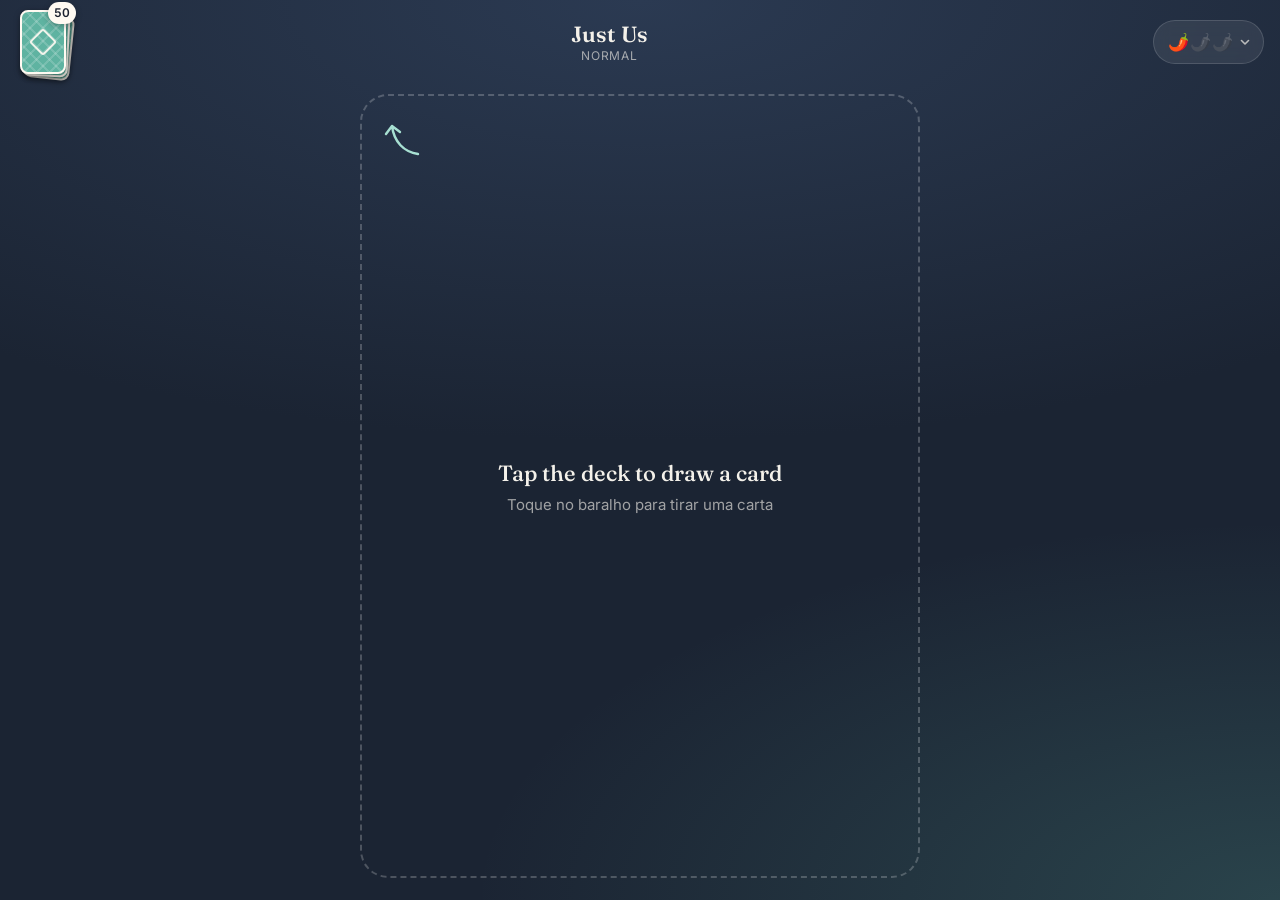
==== index.html @ 94112f86 "Add mobile couples card game with three spicy-level decks Single-page browser game: tap the deck in " ====
<!doctype html>
<html lang="en">
<head>
  <meta charset="utf-8">
  <meta name="viewport" content="width=device-width, initial-scale=1, viewport-fit=cover, user-scalable=no">
  <meta name="theme-color" content="#1b2433">
  <meta name="apple-mobile-web-app-capable" content="yes">
  <meta name="mobile-web-app-capable" content="yes">
  <meta name="apple-mobile-web-app-status-bar-style" content="black-translucent">
  <meta name="apple-mobile-web-app-title" content="Just Us">
  <title>Just Us · Couples Cards</title>
  <link rel="icon" href="icon.svg" type="image/svg+xml">
  <link rel="apple-touch-icon" href="icon.svg">
  <link rel="manifest" href="manifest.webmanifest">
  <link rel="preconnect" href="https://fonts.googleapis.com">
  <link rel="preconnect" href="https://fonts.gstatic.com" crossorigin>
  <link href="https://fonts.googleapis.com/css2?family=Fraunces:opsz,wght@9..144,500;9..144,600&family=Inter:wght@400;500;600&display=swap" rel="stylesheet">
  <link rel="stylesheet" href="styles.css">
</head>
<body data-level="normal">
  <header class="topbar">
    <button class="deck" id="deck" type="button" aria-label="Draw a card">
      <span class="deck-card deck-card--3"></span>
      <span class="deck-card deck-card--2"></span>
      <span class="deck-card deck-card--1" id="deckTop"></span>
      <span class="deck-count" id="deckCount">50</span>
    </button>

    <div class="brand">
      <span class="brand-name">Just Us</span>
      <span class="brand-sub" id="levelSub">Normal</span>
    </div>

    <div class="level-wrap">
      <button class="level-btn" id="levelBtn" type="button" aria-haspopup="listbox" aria-expanded="false" aria-label="Spicy level">
        <span class="heat" id="levelHeat" aria-hidden="true"></span>
        <svg class="caret" viewBox="0 0 12 12" aria-hidden="true"><path d="M2.5 4.5 6 8l3.5-3.5" fill="none" stroke="currentColor" stroke-width="1.6" stroke-linecap="round" stroke-linejoin="round"/></svg>
      </button>
      <ul class="level-menu" id="levelMenu" role="listbox" hidden></ul>
    </div>
  </header>

  <main class="stage" id="stage">
    <button class="hint" id="hint" type="button">
      <svg class="hint-arrow" viewBox="0 0 48 48" aria-hidden="true"><path d="M38 40C24 38 14 28 12 12m0 0-6 8m6-8 8 6" fill="none" stroke="currentColor" stroke-width="2.4" stroke-linecap="round" stroke-linejoin="round"/></svg>
      <span class="hint-en">Tap the deck to draw a card</span>
      <span class="hint-pt">Toque no baralho para tirar uma carta</span>
    </button>
  </main>

  <div class="toast" id="toast" role="status" aria-live="polite"></div>

  <script src="questions.js"></script>
  <script src="app.js"></script>
</body>
</html>
---- styles.css ----
/* ---------- Themes (one per spicy level) ---------- */
:root {
  --bg-1: #1b2433;
  --bg-2: #2b3a52;
  --accent: #5fb3a1;
  --accent-2: #a7e0d2;
  --card: #fffaf2;
  --ink: #1d2230;
  --ink-soft: #5b6273;
  --chip-bg: rgba(95, 179, 161, 0.14);
  --on-bg: #f4f1ea;
  --on-bg-soft: rgba(244, 241, 234, 0.62);
  --topbar-h: 84px;
  --ease-out: cubic-bezier(.2, .8, .2, 1);
}
body[data-level="bitSpicy"] {
  --bg-1: #2c1622;
  --bg-2: #5a2438;
  --accent: #ff7a59;
  --accent-2: #ffc2a8;
  --card: #fff6f1;
  --ink: #2b1720;
  --ink-soft: #7a5562;
  --chip-bg: rgba(255, 122, 89, 0.14);
}
body[data-level="spicy"] {
  --bg-1: #1a0508;
  --bg-2: #4c0b17;
  --accent: #e11d48;
  --accent-2: #ff8fa3;
  --card: #fff3f2;
  --ink: #2a0b12;
  --ink-soft: #85424f;
  --chip-bg: rgba(225, 29, 72, 0.12);
}

/* ---------- Base ---------- */
* { box-sizing: border-box; -webkit-tap-highlight-color: transparent; }
html, body { height: 100%; margin: 0; }
body {
  font-family: "Inter", system-ui, -apple-system, "Segoe UI", Roboto, sans-serif;
  color: var(--on-bg);
  background-color: var(--bg-1);
  background-image:
    radial-gradient(120% 70% at 50% 0%, var(--bg-2) 0%, transparent 70%),
    radial-gradient(90% 60% at 100% 100%, color-mix(in srgb, var(--accent) 22%, transparent) 0%, transparent 70%);
  background-attachment: fixed;
  transition: background-color .5s ease;
  display: flex;
  flex-direction: column;
  height: 100vh;
  height: 100dvh;
  overflow: hidden;
  overscroll-behavior: none;
  user-select: none;
  -webkit-user-select: none;
  touch-action: manipulation;
}
button { font: inherit; color: inherit; background: none; border: 0; padding: 0; cursor: pointer; }
button:focus-visible { outline: 2px solid var(--accent-2); outline-offset: 3px; border-radius: 12px; }

/* ---------- Top bar ---------- */
.topbar {
  position: relative;
  z-index: 20;
  display: flex;
  align-items: center;
  justify-content: space-between;
  gap: 12px;
  height: calc(var(--topbar-h) + env(safe-area-inset-top));
  padding: env(safe-area-inset-top) max(16px, env(safe-area-inset-right)) 0 max(16px, env(safe-area-inset-left));
  flex: none;
}

/* Deck */
.deck {
  position: relative;
  width: 46px;
  height: 64px;
  margin-left: 4px;
  flex: none;
}
.deck-card {
  position: absolute;
  inset: 0;
  border-radius: 8px;
  background-color: var(--accent);
  background-image:
    repeating-linear-gradient(45deg, rgba(255,255,255,.16) 0 2px, transparent 2px 9px),
    repeating-linear-gradient(-45deg, rgba(255,255,255,.16) 0 2px, transparent 2px 9px);
  border: 2px solid var(--card);
  box-shadow: 0 2px 6px rgba(0,0,0,.35);
  transition: background-color .5s ease, transform .2s var(--ease-out);
}
.deck-card--3 { transform: translate(6px, 5px) rotate(6deg); filter: brightness(.75); }
.deck-card--2 { transform: translate(3px, 2.5px) rotate(3deg); filter: brightness(.88); }
.deck-card--1::after {
  content: "";
  position: absolute;
  inset: 50% auto auto 50%;
  width: 16px; height: 16px;
  transform: translate(-50%, -50%) rotate(45deg);
  border: 2px solid var(--card);
  border-radius: 3px;
  opacity: .9;
}
.deck:active .deck-card--1 { transform: translateY(2px) scale(.96); }
.deck.is-empty .deck-card--2, .deck.is-empty .deck-card--3 { opacity: .35; }
.deck-count {
  position: absolute;
  right: -10px;
  top: -8px;
  min-width: 24px;
  height: 22px;
  padding: 0 6px;
  border-radius: 11px;
  background: var(--card);
  color: var(--ink);
  font-size: 12px;
  font-weight: 600;
  line-height: 22px;
  text-align: center;
  box-shadow: 0 2px 6px rgba(0,0,0,.3);
  font-variant-numeric: tabular-nums;
}
.deck.pulse .deck-card--1 { animation: deckPulse 1.6s ease-in-out infinite; }
@keyframes deckPulse {
  0%, 100% { box-shadow: 0 2px 6px rgba(0,0,0,.35), 0 0 0 0 color-mix(in srgb, var(--accent) 70%, transparent); }
  50% { box-shadow: 0 2px 6px rgba(0,0,0,.35), 0 0 0 9px transparent; }
}

/* Brand */
.brand {
  display: flex;
  flex-direction: column;
  align-items: center;
  line-height: 1.1;
  flex: 1;
  min-width: 0;
}
.brand-name {
  font-family: "Fraunces", Georgia, serif;
  font-size: 22px;
  font-weight: 600;
  letter-spacing: .01em;
}
.brand-sub {
  font-size: 12px;
  color: var(--on-bg-soft);
  letter-spacing: .08em;
  text-transform: uppercase;
  margin-top: 3px;
  white-space: nowrap;
  max-width: 100%;
  overflow: hidden;
  text-overflow: ellipsis;
}

/* Level selector */
.level-wrap { position: relative; flex: none; }
.level-btn {
  display: flex;
  align-items: center;
  gap: 6px;
  height: 44px;
  padding: 0 12px 0 14px;
  border-radius: 22px;
  background: rgba(255,255,255,.08);
  border: 1px solid rgba(255,255,255,.14);
  backdrop-filter: blur(8px);
  -webkit-backdrop-filter: blur(8px);
}
.level-btn:active { transform: scale(.97); }
.caret { width: 12px; height: 12px; opacity: .7; transition: transform .2s ease; }
.level-btn[aria-expanded="true"] .caret { transform: rotate(180deg); }

.heat { display: inline-flex; gap: 1px; font-size: 17px; line-height: 1; }
.heat .pep { transition: opacity .3s ease, filter .3s ease; }
.heat .pep.off { opacity: .32; filter: grayscale(1); }

.level-menu {
  position: absolute;
  right: 0;
  top: calc(100% + 8px);
  margin: 0;
  padding: 6px;
  list-style: none;
  min-width: 252px;
  border-radius: 18px;
  background: rgba(20, 16, 22, .92);
  border: 1px solid rgba(255,255,255,.12);
  box-shadow: 0 18px 40px rgba(0,0,0,.45);
  backdrop-filter: blur(14px);
  -webkit-backdrop-filter: blur(14px);
  transform-origin: top right;
  animation: menuIn .18s var(--ease-out);
}
@keyframes menuIn { from { opacity: 0; transform: scale(.92) translateY(-4px); } }
.level-option {
  display: flex;
  align-items: center;
  gap: 12px;
  width: 100%;
  padding: 11px 12px;
  border-radius: 12px;
  text-align: left;
}
.level-option:active, .level-option[aria-selected="true"] { background: rgba(255,255,255,.08); }
.level-option .heat { font-size: 15px; width: 54px; }
.level-names { display: flex; flex-direction: column; line-height: 1.2; }
.level-names b { font-weight: 600; font-size: 15px; }
.level-names small { white-space: nowrap; color: rgba(255,255,255,.55); font-size: 12px; margin-top: 2px; }
.level-option .check { margin-left: auto; opacity: 0; color: #fff; }
.level-option[aria-selected="true"] .check { opacity: 1; }

/* ---------- Stage & cards ---------- */
.stage {
  position: relative;
  flex: 1;
  min-height: 0;
  margin: 8px max(16px, env(safe-area-inset-right)) calc(20px + env(safe-area-inset-bottom)) max(16px, env(safe-area-inset-left));
  container-type: size;
  perspective: 1400px;
}

.card, .hint {
  position: absolute;
  inset: 0;
  margin: auto;
  width: min(100cqw, calc(100cqh * 5 / 7), 560px);
  height: min(100cqh, calc(100cqw * 7 / 5), 784px);
  border-radius: 28px;
}

.hint {
  display: flex;
  flex-direction: column;
  align-items: center;
  justify-content: center;
  gap: 8px;
  padding: 24px;
  border: 2px dashed rgba(255,255,255,.22);
  color: var(--on-bg);
  text-align: center;
  transition: opacity .35s ease, transform .35s var(--ease-out);
}
.hint.hidden { opacity: 0; transform: scale(.96); pointer-events: none; }
.hint-arrow {
  position: absolute;
  top: 18px;
  left: 18px;
  width: 48px;
  height: 48px;
  color: var(--accent-2);
  animation: nudge 1.8s ease-in-out infinite;
}
@keyframes nudge { 50% { transform: translate(-5px, -5px); } }
.hint-en { font-family: "Fraunces", Georgia, serif; font-size: 22px; font-weight: 500; }
.hint-pt { font-size: 15px; color: var(--on-bg-soft); }

.card {
  transform-style: preserve-3d;
  will-change: transform;
}
.face {
  position: absolute;
  inset: 0;
  border-radius: inherit;
  backface-visibility: hidden;
  -webkit-backface-visibility: hidden;
  overflow: hidden;
}
.face.front {
  display: flex;
  flex-direction: column;
  background: var(--card);
  color: var(--ink);
  box-shadow:
    0 1px 0 rgba(255,255,255,.6) inset,
    0 30px 60px -20px rgba(0,0,0,.6),
    0 12px 24px -12px rgba(0,0,0,.45);
  padding: clamp(18px, 6cqw, 32px);
}
.face.front::before {
  /* thin inner frame */
  content: "";
  position: absolute;
  inset: 10px;
  border: 1.5px solid color-mix(in srgb, var(--accent) 35%, transparent);
  border-radius: 20px;
  pointer-events: none;
}
.face.back {
  transform: rotateY(180deg);
  background-color: var(--accent);
  background-image:
    repeating-linear-gradient(45deg, rgba(255,255,255,.14) 0 3px, transparent 3px 22px),
    repeating-linear-gradient(-45deg, rgba(255,255,255,.14) 0 3px, transparent 3px 22px);
  border: 10px solid var(--card);
  box-shadow: 0 30px 60px -20px rgba(0,0,0,.6);
}
.face.back::after {
  content: "";
  position: absolute;
  inset: 50% auto auto 50%;
  width: 28%;
  aspect-ratio: 1;
  transform: translate(-50%, -50%) rotate(45deg);
  border: 6px solid var(--card);
  border-radius: 14%;
}

.card-top {
  position: relative;
  display: flex;
  align-items: center;
  justify-content: space-between;
  gap: 8px;
  flex: none;
}
.chip {
  display: inline-flex;
  align-items: center;
  gap: 6px;
  padding: 6px 11px 6px 9px;
  border-radius: 999px;
  background: var(--chip-bg);
  color: var(--ink);
  font-size: 12px;
  font-weight: 600;
  letter-spacing: .04em;
  text-transform: uppercase;
}
.chip .heat { font-size: 12px; }
.num {
  font-size: 13px;
  font-weight: 500;
  color: var(--ink-soft);
  font-variant-numeric: tabular-nums;
}

.q {
  position: relative;
  flex: 1;
  min-height: 0;
  display: flex;
  flex-direction: column;
  justify-content: center;
  gap: .9em;
  padding: 8px 4px;
  text-align: center;
  overflow: hidden;
}
.q .en {
  margin: 0;
  font-family: "Fraunces", Georgia, serif;
  font-weight: 600;
  font-size: 1em;
  line-height: 1.22;
  letter-spacing: -.005em;
  text-wrap: balance;
}
.q .pt {
  margin: 0;
  font-size: .64em;
  line-height: 1.38;
  color: var(--ink-soft);
  text-wrap: balance;
}
.divider {
  display: flex;
  align-items: center;
  gap: 12px;
  color: var(--accent);
  font-size: .45em;
}
.divider::before, .divider::after {
  content: "";
  flex: 1;
  height: 1.5px;
  background: color-mix(in srgb, var(--accent) 35%, transparent);
}
.divider svg { width: 1.6em; height: 1.6em; }

.card-foot {
  position: relative;
  display: flex;
  justify-content: space-between;
  flex: none;
  font-size: 11px;
  letter-spacing: .14em;
  text-transform: uppercase;
  color: var(--ink-soft);
  opacity: .8;
}

/* ---------- Toast ---------- */
.toast {
  position: fixed;
  left: 50%;
  bottom: calc(28px + env(safe-area-inset-bottom));
  z-index: 50;
  transform: translate(-50%, 20px);
  padding: 10px 16px;
  border-radius: 999px;
  background: rgba(20, 16, 22, .92);
  color: #fff;
  font-size: 14px;
  white-space: nowrap;
  opacity: 0;
  pointer-events: none;
  transition: opacity .3s ease, transform .3s var(--ease-out);
}
.toast.show { opacity: 1; transform: translate(-50%, 0); }

@media (max-width: 360px) {
  .brand-name { font-size: 19px; }
  .level-btn { padding: 0 10px; }
}
@media (prefers-reduced-motion: reduce) {
  .hint-arrow, .deck.pulse .deck-card--1 { animation: none; }
}
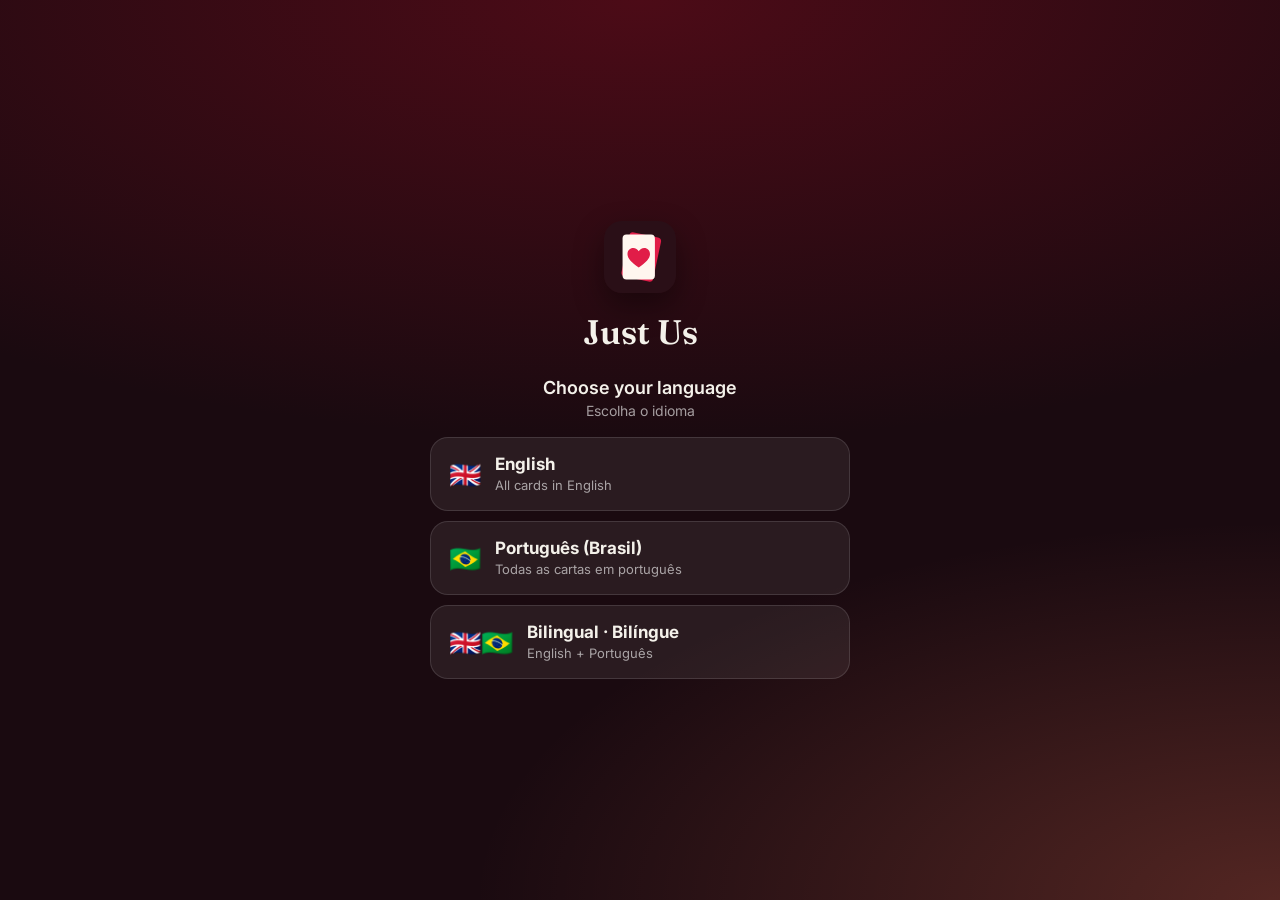
==== commit 940fcc87: "Add card packs, language choice, skips, share and fire/candle effects - New packs: Dares, How Well D" ====
--- a/index.html
+++ b/index.html
@@ -8,6 +8,7 @@
   <meta name="mobile-web-app-capable" content="yes">
   <meta name="apple-mobile-web-app-status-bar-style" content="black-translucent">
   <meta name="apple-mobile-web-app-title" content="Just Us">
+  <meta name="description" content="A card game for couples: questions, dares, deep talk and more — in English and Portuguese.">
   <title>Just Us · Couples Cards</title>
   <link rel="icon" href="icon.svg" type="image/svg+xml">
   <link rel="apple-touch-icon" href="icon.svg">
@@ -17,22 +18,26 @@
   <link href="https://fonts.googleapis.com/css2?family=Fraunces:opsz,wght@9..144,500;9..144,600&family=Inter:wght@400;500;600&display=swap" rel="stylesheet">
   <link rel="stylesheet" href="styles.css">
 </head>
-<body data-level="normal">
+<body data-theme="normal" data-fx="none">
+  <canvas id="fx" aria-hidden="true"></canvas>
+
   <header class="topbar">
     <button class="deck" id="deck" type="button" aria-label="Draw a card">
       <span class="deck-card deck-card--3"></span>
       <span class="deck-card deck-card--2"></span>
       <span class="deck-card deck-card--1" id="deckTop"></span>
-      <span class="deck-count" id="deckCount">50</span>
+      <span class="deck-count" id="deckCount">0</span>
     </button>
 
-    <div class="brand">
-      <span class="brand-name">Just Us</span>
-      <span class="brand-sub" id="levelSub">Normal</span>
-    </div>
+    <button class="pack-btn" id="packBtn" type="button" aria-haspopup="dialog">
+      <span class="pack-name"><span id="packIcon" aria-hidden="true"></span><span id="packName"></span>
+        <svg class="caret" viewBox="0 0 12 12" aria-hidden="true"><path d="M2.5 4.5 6 8l3.5-3.5" fill="none" stroke="currentColor" stroke-width="1.6" stroke-linecap="round" stroke-linejoin="round"/></svg>
+      </span>
+      <span class="pack-sub" id="packSub"></span>
+    </button>
 
     <div class="level-wrap">
-      <button class="level-btn" id="levelBtn" type="button" aria-haspopup="listbox" aria-expanded="false" aria-label="Spicy level">
+      <button class="level-btn" id="levelBtn" type="button" aria-haspopup="listbox" aria-expanded="false">
         <span class="heat" id="levelHeat" aria-hidden="true"></span>
         <svg class="caret" viewBox="0 0 12 12" aria-hidden="true"><path d="M2.5 4.5 6 8l3.5-3.5" fill="none" stroke="currentColor" stroke-width="1.6" stroke-linecap="round" stroke-linejoin="round"/></svg>
       </button>
@@ -43,14 +48,52 @@
   <main class="stage" id="stage">
     <button class="hint" id="hint" type="button">
       <svg class="hint-arrow" viewBox="0 0 48 48" aria-hidden="true"><path d="M38 40C24 38 14 28 12 12m0 0-6 8m6-8 8 6" fill="none" stroke="currentColor" stroke-width="2.4" stroke-linecap="round" stroke-linejoin="round"/></svg>
-      <span class="hint-en">Tap the deck to draw a card</span>
-      <span class="hint-pt">Toque no baralho para tirar uma carta</span>
+      <span class="hint-main" id="hintMain"></span>
+      <span class="hint-sub" id="hintSub"></span>
+      <span class="hint-turn" id="hintTurn"></span>
     </button>
   </main>
 
+  <nav class="bar" id="bar">
+    <button class="skip-btn" id="skipBtn" type="button">
+      <span class="skip-top"><span aria-hidden="true">🍷</span> <span id="skipLabel"></span></span>
+      <span class="skip-bottom"><span class="skip-who" id="skipWho"></span><span class="dots" id="skipDots" aria-hidden="true"></span></span>
+    </button>
+    <div class="score" id="score" hidden></div>
+    <button class="icon-btn" id="shareBtn" type="button" aria-label="Share">
+      <svg viewBox="0 0 24 24" aria-hidden="true"><path d="M12 3v12M7 8l5-5 5 5M5 13v6a2 2 0 0 0 2 2h10a2 2 0 0 0 2-2v-6" fill="none" stroke="currentColor" stroke-width="2" stroke-linecap="round" stroke-linejoin="round"/></svg>
+    </button>
+    <button class="icon-btn" id="menuBtn" type="button" aria-label="Menu">
+      <svg viewBox="0 0 24 24" aria-hidden="true"><circle cx="5" cy="12" r="2" fill="currentColor"/><circle cx="12" cy="12" r="2" fill="currentColor"/><circle cx="19" cy="12" r="2" fill="currentColor"/></svg>
+    </button>
+  </nav>
+
+  <!-- Bottom sheet used for packs, menu, players, room code and rules -->
+  <div class="sheet-backdrop" id="sheetBackdrop" hidden></div>
+  <section class="sheet" id="sheet" role="dialog" aria-modal="true" hidden>
+    <div class="sheet-grip" aria-hidden="true"></div>
+    <div class="sheet-body" id="sheetBody"></div>
+  </section>
+
+  <!-- First-launch setup -->
+  <section class="setup" id="setup" hidden>
+    <div class="setup-inner">
+      <img class="setup-logo" src="icon.svg" alt="" width="72" height="72">
+      <h1 class="setup-title">Just Us</h1>
+      <div id="setupStep"></div>
+    </div>
+  </section>
+
+  <div class="drink" id="drink" aria-live="assertive"></div>
   <div class="toast" id="toast" role="status" aria-live="polite"></div>
 
-  <script src="questions.js"></script>
+  <script src="i18n.js"></script>
+  <script src="data/questions.js"></script>
+  <script src="data/dares.js"></script>
+  <script src="data/know-me.js"></script>
+  <script src="data/deep-talk.js"></script>
+  <script src="data/long-distance.js"></script>
+  <script src="fx.js"></script>
   <script src="app.js"></script>
 </body>
 </html>
--- a/styles.css
+++ b/styles.css
@@ -1,4 +1,4 @@
-/* ---------- Themes (one per spicy level) ---------- */
+/* ---------- Themes ---------- */
 :root {
   --bg-1: #1b2433;
   --bg-2: #2b3a52;
@@ -10,28 +10,30 @@
   --chip-bg: rgba(95, 179, 161, 0.14);
   --on-bg: #f4f1ea;
   --on-bg-soft: rgba(244, 241, 234, 0.62);
+  --glass: rgba(255, 255, 255, 0.08);
+  --glass-line: rgba(255, 255, 255, 0.14);
+  --sheet: rgba(24, 20, 26, 0.97);
   --topbar-h: 84px;
+  --bar-h: 64px;
   --ease-out: cubic-bezier(.2, .8, .2, 1);
 }
-body[data-level="bitSpicy"] {
-  --bg-1: #2c1622;
-  --bg-2: #5a2438;
-  --accent: #ff7a59;
-  --accent-2: #ffc2a8;
-  --card: #fff6f1;
-  --ink: #2b1720;
-  --ink-soft: #7a5562;
+body[data-theme="bitSpicy"] {
+  --bg-1: #2c1622; --bg-2: #5a2438;
+  --accent: #ff7a59; --accent-2: #ffc2a8;
+  --card: #fff6f1; --ink: #2b1720; --ink-soft: #7a5562;
   --chip-bg: rgba(255, 122, 89, 0.14);
 }
-body[data-level="spicy"] {
-  --bg-1: #1a0508;
-  --bg-2: #4c0b17;
-  --accent: #e11d48;
-  --accent-2: #ff8fa3;
-  --card: #fff3f2;
-  --ink: #2a0b12;
-  --ink-soft: #85424f;
+body[data-theme="spicy"] {
+  --bg-1: #1a0508; --bg-2: #4c0b17;
+  --accent: #e11d48; --accent-2: #ff8fa3;
+  --card: #fff3f2; --ink: #2a0b12; --ink-soft: #85424f;
   --chip-bg: rgba(225, 29, 72, 0.12);
+}
+body[data-theme="deep"] {
+  --bg-1: #160f0a; --bg-2: #3a2614;
+  --accent: #d99a3e; --accent-2: #f4cd8c;
+  --card: #fff8ec; --ink: #2a1d10; --ink-soft: #7a6247;
+  --chip-bg: rgba(217, 154, 62, 0.15);
 }
 
 /* ---------- Base ---------- */
@@ -57,7 +59,11 @@
   touch-action: manipulation;
 }
 button { font: inherit; color: inherit; background: none; border: 0; padding: 0; cursor: pointer; }
-button:focus-visible { outline: 2px solid var(--accent-2); outline-offset: 3px; border-radius: 12px; }
+button:focus-visible, input:focus-visible { outline: 2px solid var(--accent-2); outline-offset: 3px; border-radius: 12px; }
+button:disabled { cursor: default; }
+[hidden] { display: none !important; }
+
+#fx { position: fixed; inset: 0; z-index: 0; pointer-events: none; }
 
 /* ---------- Top bar ---------- */
 .topbar {
@@ -66,20 +72,14 @@
   display: flex;
   align-items: center;
   justify-content: space-between;
-  gap: 12px;
+  gap: 10px;
   height: calc(var(--topbar-h) + env(safe-area-inset-top));
   padding: env(safe-area-inset-top) max(16px, env(safe-area-inset-right)) 0 max(16px, env(safe-area-inset-left));
   flex: none;
 }
 
 /* Deck */
-.deck {
-  position: relative;
-  width: 46px;
-  height: 64px;
-  margin-left: 4px;
-  flex: none;
-}
+.deck { position: relative; width: 46px; height: 64px; margin-left: 4px; flex: none; }
 .deck-card {
   position: absolute;
   inset: 0;
@@ -108,17 +108,13 @@
 .deck.is-empty .deck-card--2, .deck.is-empty .deck-card--3 { opacity: .35; }
 .deck-count {
   position: absolute;
-  right: -10px;
-  top: -8px;
-  min-width: 24px;
-  height: 22px;
+  right: -10px; top: -8px;
+  min-width: 24px; height: 22px;
   padding: 0 6px;
   border-radius: 11px;
   background: var(--card);
   color: var(--ink);
-  font-size: 12px;
-  font-weight: 600;
-  line-height: 22px;
+  font-size: 12px; font-weight: 600; line-height: 22px;
   text-align: center;
   box-shadow: 0 2px 6px rgba(0,0,0,.3);
   font-variant-numeric: tabular-nums;
@@ -129,52 +125,56 @@
   50% { box-shadow: 0 2px 6px rgba(0,0,0,.35), 0 0 0 9px transparent; }
 }
 
-/* Brand */
-.brand {
-  display: flex;
-  flex-direction: column;
-  align-items: center;
-  line-height: 1.1;
+/* Pack selector (center) */
+.pack-btn {
   flex: 1;
   min-width: 0;
-}
-.brand-name {
+  display: flex;
+  flex-direction: column;
+  align-items: center;
+  line-height: 1.15;
+  padding: 6px 4px;
+  border-radius: 14px;
+}
+.pack-btn:active { background: var(--glass); }
+.pack-name {
+  display: flex;
+  align-items: center;
+  gap: 6px;
+  max-width: 100%;
   font-family: "Fraunces", Georgia, serif;
-  font-size: 22px;
+  font-size: 19px;
   font-weight: 600;
-  letter-spacing: .01em;
-}
-.brand-sub {
-  font-size: 12px;
+}
+.pack-name #packName { overflow: hidden; text-overflow: ellipsis; white-space: nowrap; }
+.pack-sub {
+  max-width: 100%;
+  margin-top: 4px;
+  font-size: 11.5px;
   color: var(--on-bg-soft);
   letter-spacing: .08em;
   text-transform: uppercase;
-  margin-top: 3px;
   white-space: nowrap;
-  max-width: 100%;
   overflow: hidden;
   text-overflow: ellipsis;
 }
+.caret { width: 12px; height: 12px; opacity: .7; flex: none; transition: transform .2s ease; }
 
 /* Level selector */
 .level-wrap { position: relative; flex: none; }
 .level-btn {
-  display: flex;
-  align-items: center;
-  gap: 6px;
+  display: flex; align-items: center; gap: 6px;
   height: 44px;
-  padding: 0 12px 0 14px;
+  padding: 0 10px 0 12px;
   border-radius: 22px;
-  background: rgba(255,255,255,.08);
-  border: 1px solid rgba(255,255,255,.14);
+  background: var(--glass);
+  border: 1px solid var(--glass-line);
   backdrop-filter: blur(8px);
   -webkit-backdrop-filter: blur(8px);
 }
 .level-btn:active { transform: scale(.97); }
-.caret { width: 12px; height: 12px; opacity: .7; transition: transform .2s ease; }
 .level-btn[aria-expanded="true"] .caret { transform: rotate(180deg); }
-
-.heat { display: inline-flex; gap: 1px; font-size: 17px; line-height: 1; }
+.heat { display: inline-flex; gap: 1px; font-size: 16px; line-height: 1; }
 .heat .pep { transition: opacity .3s ease, filter .3s ease; }
 .heat .pep.off { opacity: .32; filter: grayscale(1); }
 
@@ -185,44 +185,40 @@
   margin: 0;
   padding: 6px;
   list-style: none;
-  min-width: 252px;
+  min-width: 262px;
   border-radius: 18px;
-  background: rgba(20, 16, 22, .92);
+  background: var(--sheet);
   border: 1px solid rgba(255,255,255,.12);
   box-shadow: 0 18px 40px rgba(0,0,0,.45);
-  backdrop-filter: blur(14px);
-  -webkit-backdrop-filter: blur(14px);
   transform-origin: top right;
   animation: menuIn .18s var(--ease-out);
 }
 @keyframes menuIn { from { opacity: 0; transform: scale(.92) translateY(-4px); } }
 .level-option {
-  display: flex;
-  align-items: center;
-  gap: 12px;
+  display: flex; align-items: center; gap: 12px;
   width: 100%;
   padding: 11px 12px;
   border-radius: 12px;
   text-align: left;
 }
 .level-option:active, .level-option[aria-selected="true"] { background: rgba(255,255,255,.08); }
-.level-option .heat { font-size: 15px; width: 54px; }
-.level-names { display: flex; flex-direction: column; line-height: 1.2; }
-.level-names b { font-weight: 600; font-size: 15px; }
-.level-names small { white-space: nowrap; color: rgba(255,255,255,.55); font-size: 12px; margin-top: 2px; }
-.level-option .check { margin-left: auto; opacity: 0; color: #fff; }
-.level-option[aria-selected="true"] .check { opacity: 1; }
+.level-option .heat { font-size: 15px; width: 54px; flex: none; }
+.names { display: flex; flex-direction: column; line-height: 1.25; min-width: 0; }
+.names b { font-weight: 600; font-size: 15px; }
+.names small { color: rgba(255,255,255,.55); font-size: 12px; margin-top: 2px; }
+.check { margin-left: auto; opacity: 0; color: #fff; flex: none; }
+[aria-selected="true"] > .check { opacity: 1; }
 
 /* ---------- Stage & cards ---------- */
 .stage {
   position: relative;
+  z-index: 1;
   flex: 1;
   min-height: 0;
-  margin: 8px max(16px, env(safe-area-inset-right)) calc(20px + env(safe-area-inset-bottom)) max(16px, env(safe-area-inset-left));
+  margin: 6px max(16px, env(safe-area-inset-right)) 10px max(16px, env(safe-area-inset-left));
   container-type: size;
   perspective: 1400px;
 }
-
 .card, .hint {
   position: absolute;
   inset: 0;
@@ -231,7 +227,6 @@
   height: min(100cqh, calc(100cqw * 7 / 5), 784px);
   border-radius: 28px;
 }
-
 .hint {
   display: flex;
   flex-direction: column;
@@ -247,21 +242,26 @@
 .hint.hidden { opacity: 0; transform: scale(.96); pointer-events: none; }
 .hint-arrow {
   position: absolute;
-  top: 18px;
-  left: 18px;
-  width: 48px;
-  height: 48px;
+  top: 18px; left: 18px;
+  width: 48px; height: 48px;
   color: var(--accent-2);
   animation: nudge 1.8s ease-in-out infinite;
 }
 @keyframes nudge { 50% { transform: translate(-5px, -5px); } }
-.hint-en { font-family: "Fraunces", Georgia, serif; font-size: 22px; font-weight: 500; }
-.hint-pt { font-size: 15px; color: var(--on-bg-soft); }
-
-.card {
-  transform-style: preserve-3d;
-  will-change: transform;
-}
+.hint-main { font-family: "Fraunces", Georgia, serif; font-size: 22px; font-weight: 500; }
+.hint-sub { font-size: 15px; color: var(--on-bg-soft); }
+.hint-turn {
+  margin-top: 14px;
+  padding: 8px 14px;
+  border-radius: 999px;
+  background: var(--glass);
+  border: 1px solid var(--glass-line);
+  font-size: 14px;
+  font-weight: 600;
+}
+.hint-turn:empty { display: none; }
+
+.card { transform-style: preserve-3d; will-change: transform; }
 .face {
   position: absolute;
   inset: 0;
@@ -279,10 +279,9 @@
     0 1px 0 rgba(255,255,255,.6) inset,
     0 30px 60px -20px rgba(0,0,0,.6),
     0 12px 24px -12px rgba(0,0,0,.45);
-  padding: clamp(18px, 6cqw, 32px);
+  padding: clamp(18px, 6cqw, 30px);
 }
 .face.front::before {
-  /* thin inner frame */
   content: "";
   position: absolute;
   inset: 10px;
@@ -310,6 +309,35 @@
   border-radius: 14%;
 }
 
+/* Card glow per effect mode */
+body[data-fx="embers"] .card.current .face.front {
+  box-shadow: 0 1px 0 rgba(255,255,255,.6) inset, 0 30px 60px -20px rgba(0,0,0,.6), 0 0 36px -6px rgba(255,110,40,.55);
+}
+body[data-fx="fire"] .card.current .face.front { animation: cardBurn 1.1s ease-in-out infinite alternate; }
+body[data-fx="fire"] .card.current .face.front::after {
+  /* warm scorched glow creeping in from the edges */
+  content: "";
+  position: absolute;
+  inset: 0;
+  border-radius: inherit;
+  pointer-events: none;
+  box-shadow: inset 0 0 26px 2px rgba(255,90,20,.35), inset 0 0 6px 1px rgba(160,20,0,.35);
+  animation: scorch 1.6s ease-in-out infinite alternate;
+}
+@keyframes cardBurn {
+  from { box-shadow: 0 30px 60px -20px rgba(0,0,0,.6), 0 0 34px 2px rgba(255,90,20,.65), 0 0 90px 10px rgba(255,50,0,.35); }
+  to   { box-shadow: 0 30px 60px -20px rgba(0,0,0,.6), 0 0 46px 6px rgba(255,140,30,.75), 0 0 120px 18px rgba(255,60,0,.45); }
+}
+@keyframes scorch { from { opacity: .7; } to { opacity: 1; } }
+body[data-fx^="candle"] .card.current .face.front { animation: candleGlow 2.4s ease-in-out infinite alternate; }
+body[data-fx="candle1"] .card.current { --cg: 22px; --ca: .30; }
+body[data-fx="candle2"] .card.current { --cg: 40px; --ca: .42; }
+body[data-fx="candle3"] .card.current { --cg: 64px; --ca: .55; }
+@keyframes candleGlow {
+  from { box-shadow: 0 30px 60px -20px rgba(0,0,0,.6), 0 0 var(--cg) 0 rgba(255,175,80,var(--ca)); }
+  to   { box-shadow: 0 30px 60px -20px rgba(0,0,0,.6), 0 0 calc(var(--cg) * 1.4) 4px rgba(255,190,100,calc(var(--ca) + .1)); }
+}
+
 .card-top {
   position: relative;
   display: flex;
@@ -322,22 +350,31 @@
   display: inline-flex;
   align-items: center;
   gap: 6px;
+  min-width: 0;
   padding: 6px 11px 6px 9px;
   border-radius: 999px;
   background: var(--chip-bg);
   color: var(--ink);
-  font-size: 12px;
+  font-size: 11.5px;
   font-weight: 600;
   letter-spacing: .04em;
   text-transform: uppercase;
+  white-space: nowrap;
+  overflow: hidden;
 }
 .chip .heat { font-size: 12px; }
-.num {
+.num { font-size: 13px; font-weight: 500; color: var(--ink-soft); font-variant-numeric: tabular-nums; flex: none; }
+.turn-line {
+  position: relative;
+  margin-top: 12px;
+  text-align: center;
   font-size: 13px;
-  font-weight: 500;
-  color: var(--ink-soft);
-  font-variant-numeric: tabular-nums;
-}
+  font-weight: 600;
+  color: var(--accent);
+  filter: brightness(.85);
+  flex: none;
+}
+.turn-line:empty { display: none; }
 
 .q {
   position: relative;
@@ -351,7 +388,7 @@
   text-align: center;
   overflow: hidden;
 }
-.q .en {
+.q .main {
   margin: 0;
   font-family: "Fraunces", Georgia, serif;
   font-weight: 600;
@@ -360,7 +397,7 @@
   letter-spacing: -.005em;
   text-wrap: balance;
 }
-.q .pt {
+.q .second {
   margin: 0;
   font-size: .64em;
   line-height: 1.38;
@@ -385,28 +422,287 @@
 .card-foot {
   position: relative;
   display: flex;
+  align-items: center;
   justify-content: space-between;
+  gap: 8px;
+  min-height: 40px;
   flex: none;
+}
+.type-label {
   font-size: 11px;
   letter-spacing: .14em;
   text-transform: uppercase;
   color: var(--ink-soft);
-  opacity: .8;
-}
-
-/* ---------- Toast ---------- */
+  opacity: .85;
+  white-space: nowrap;
+  overflow: hidden;
+  text-overflow: ellipsis;
+}
+.card-btn {
+  display: inline-flex;
+  align-items: center;
+  justify-content: center;
+  gap: 6px;
+  height: 40px;
+  padding: 0 14px;
+  border-radius: 999px;
+  background: var(--chip-bg);
+  color: var(--ink);
+  font-size: 14px;
+  font-weight: 600;
+  white-space: nowrap;
+  flex: none;
+}
+.card-btn:active { transform: scale(.96); }
+.card-btn.solid { background: var(--accent); color: #fff; }
+.guess-btns { display: flex; gap: 8px; margin-left: auto; }
+.guess-btns .right { background: #2f9e6e; color: #fff; }
+.guess-btns .wrong { background: rgba(0,0,0,.08); color: var(--ink); }
+.result { margin-left: auto; font-size: 14px; font-weight: 600; color: var(--ink-soft); }
+
+/* Timer ring */
+.timer { display: inline-flex; align-items: center; gap: 8px; margin-left: auto; font-weight: 600; font-variant-numeric: tabular-nums; }
+.timer svg { width: 36px; height: 36px; transform: rotate(-90deg); }
+.timer .track { stroke: rgba(0,0,0,.1); }
+.timer .prog { stroke: var(--accent); stroke-linecap: round; transition: stroke-dashoffset .25s linear; }
+.timer.done { color: var(--accent); }
+
+/* ---------- Bottom bar ---------- */
+.bar {
+  position: relative;
+  z-index: 20;
+  display: flex;
+  align-items: center;
+  gap: 8px;
+  flex: none;
+  height: calc(var(--bar-h) + env(safe-area-inset-bottom));
+  padding: 0 max(16px, env(safe-area-inset-right)) calc(10px + env(safe-area-inset-bottom)) max(16px, env(safe-area-inset-left));
+}
+.skip-btn {
+  flex: 1;
+  min-width: 0;
+  height: 52px;
+  display: flex;
+  flex-direction: column;
+  align-items: flex-start;
+  justify-content: center;
+  gap: 3px;
+  padding: 0 16px;
+  border-radius: 18px;
+  background: var(--glass);
+  border: 1px solid var(--glass-line);
+  backdrop-filter: blur(8px);
+  -webkit-backdrop-filter: blur(8px);
+  text-align: left;
+}
+.skip-btn:not(:disabled):active { transform: scale(.98); }
+.skip-btn:disabled { opacity: .5; }
+.skip-top { font-size: 14px; font-weight: 600; white-space: nowrap; overflow: hidden; text-overflow: ellipsis; max-width: 100%; }
+.skip-bottom { display: flex; align-items: center; gap: 8px; max-width: 100%; }
+.skip-who { font-size: 12px; color: var(--on-bg-soft); white-space: nowrap; overflow: hidden; text-overflow: ellipsis; }
+.dots { display: inline-flex; gap: 4px; flex: none; }
+.dots i { width: 7px; height: 7px; border-radius: 50%; background: var(--accent-2); }
+.dots i.used { background: rgba(255,255,255,.2); }
+.score {
+  display: flex;
+  flex-direction: column;
+  align-items: center;
+  justify-content: center;
+  height: 52px;
+  padding: 0 12px;
+  border-radius: 18px;
+  background: var(--glass);
+  border: 1px solid var(--glass-line);
+  font-size: 12px;
+  line-height: 1.3;
+  white-space: nowrap;
+  max-width: 34%;
+  overflow: hidden;
+}
+.score b { font-variant-numeric: tabular-nums; font-size: 15px; }
+.score small { color: var(--on-bg-soft); font-size: 10px; letter-spacing: .1em; text-transform: uppercase; }
+.score.bump { animation: bump .5s var(--ease-out); }
+@keyframes bump { 40% { transform: scale(1.12); } }
+.icon-btn {
+  width: 52px; height: 52px;
+  flex: none;
+  display: grid;
+  place-items: center;
+  border-radius: 18px;
+  background: var(--glass);
+  border: 1px solid var(--glass-line);
+  backdrop-filter: blur(8px);
+  -webkit-backdrop-filter: blur(8px);
+}
+.icon-btn:active { transform: scale(.95); }
+.icon-btn svg { width: 22px; height: 22px; }
+
+/* ---------- Sheet ---------- */
+.sheet-backdrop {
+  position: fixed;
+  inset: 0;
+  z-index: 60;
+  background: rgba(0,0,0,.5);
+  animation: fadeIn .2s ease;
+}
+@keyframes fadeIn { from { opacity: 0; } }
+.sheet {
+  position: fixed;
+  left: 0; right: 0; bottom: 0;
+  z-index: 61;
+  max-height: 86dvh;
+  overflow-y: auto;
+  margin: 0 auto;
+  max-width: 560px;
+  padding: 8px max(18px, env(safe-area-inset-right)) calc(22px + env(safe-area-inset-bottom)) max(18px, env(safe-area-inset-left));
+  border-radius: 26px 26px 0 0;
+  background: var(--sheet);
+  border-top: 1px solid rgba(255,255,255,.1);
+  color: #fff;
+  user-select: text;
+  -webkit-user-select: text;
+  animation: sheetIn .28s var(--ease-out);
+}
+@keyframes sheetIn { from { transform: translateY(100%); } }
+.sheet-grip { width: 40px; height: 5px; border-radius: 3px; background: rgba(255,255,255,.25); margin: 4px auto 14px; }
+.sheet h2 { margin: 0 0 4px; font-family: "Fraunces", Georgia, serif; font-size: 22px; font-weight: 600; }
+.sheet h2 + p, .sheet .lead { margin: 0 0 16px; color: rgba(255,255,255,.65); font-size: 14px; line-height: 1.45; }
+.list { display: flex; flex-direction: column; gap: 6px; margin: 0; padding: 0; list-style: none; }
+.row {
+  display: flex;
+  align-items: center;
+  gap: 14px;
+  width: 100%;
+  padding: 13px 14px;
+  border-radius: 16px;
+  background: rgba(255,255,255,.05);
+  text-align: left;
+}
+.row:active, .row[aria-selected="true"] { background: rgba(255,255,255,.11); }
+.row .ico { font-size: 24px; width: 32px; text-align: center; flex: none; }
+.row .names b { font-size: 16px; }
+.row .names small { font-size: 13px; }
+.field { display: flex; flex-direction: column; gap: 6px; margin-bottom: 12px; }
+.field label { font-size: 13px; color: rgba(255,255,255,.65); }
+.input {
+  width: 100%;
+  height: 50px;
+  padding: 0 16px;
+  border-radius: 14px;
+  border: 1px solid rgba(255,255,255,.18);
+  background: rgba(255,255,255,.06);
+  color: #fff;
+  font: inherit;
+  font-size: 17px;
+}
+.input::placeholder { color: rgba(255,255,255,.35); }
+.btns { display: flex; gap: 10px; margin-top: 16px; }
+.btn {
+  flex: 1;
+  height: 52px;
+  border-radius: 16px;
+  background: rgba(255,255,255,.1);
+  font-weight: 600;
+  font-size: 16px;
+}
+.btn.primary { background: var(--accent); color: #fff; }
+.btn:active { transform: scale(.98); }
+.rules-box {
+  padding: 14px 16px;
+  margin-bottom: 8px;
+  border-radius: 16px;
+  background: rgba(255,255,255,.06);
+  line-height: 1.5;
+  font-size: 15px;
+}
+.rules-box small { display: block; margin-top: 6px; color: rgba(255,255,255,.6); font-size: 13px; }
+
+/* ---------- Setup ---------- */
+.setup {
+  position: fixed;
+  inset: 0;
+  z-index: 70;
+  display: grid;
+  place-items: center;
+  padding: 24px max(20px, env(safe-area-inset-right)) calc(24px + env(safe-area-inset-bottom)) max(20px, env(safe-area-inset-left));
+  background:
+    radial-gradient(120% 70% at 50% 0%, #4c0b17 0%, transparent 70%),
+    radial-gradient(90% 60% at 100% 100%, rgba(255,122,89,.25) 0%, transparent 70%),
+    #1a0a10;
+  overflow-y: auto;
+  user-select: text;
+  -webkit-user-select: text;
+}
+.setup-inner { width: 100%; max-width: 420px; text-align: center; animation: fadeIn .4s ease; }
+.setup-logo { border-radius: 18px; box-shadow: 0 12px 30px rgba(0,0,0,.4); }
+.setup-title { margin: 14px 0 24px; font-family: "Fraunces", Georgia, serif; font-size: 34px; font-weight: 600; }
+.setup h2 { margin: 0 0 4px; font-size: 18px; font-weight: 600; }
+.setup p { margin: 0 0 18px; color: rgba(255,255,255,.6); font-size: 14px; }
+.lang-choices { display: flex; flex-direction: column; gap: 10px; }
+.lang-choice {
+  display: flex;
+  align-items: center;
+  gap: 14px;
+  padding: 16px 18px;
+  border-radius: 18px;
+  background: rgba(255,255,255,.07);
+  border: 1px solid rgba(255,255,255,.12);
+  text-align: left;
+}
+.lang-choice:active { background: rgba(255,255,255,.14); }
+.lang-choice .flag { font-size: 26px; flex: none; }
+.lang-choice b { display: block; font-size: 17px; }
+.lang-choice small { color: rgba(255,255,255,.6); font-size: 13px; }
+.setup .input { text-align: center; }
+.setup .btn.primary { background: #e11d48; }
+
+/* ---------- Drink overlay & toast ---------- */
+.drink {
+  position: fixed;
+  inset: 0;
+  z-index: 55;
+  display: grid;
+  place-items: center;
+  pointer-events: none;
+  opacity: 0;
+}
+.drink.show { animation: drinkIn 1.5s var(--ease-out) forwards; }
+.drink-inner {
+  display: flex;
+  flex-direction: column;
+  align-items: center;
+  gap: 6px;
+  padding: 26px 34px;
+  border-radius: 28px;
+  background: rgba(20,10,16,.88);
+  box-shadow: 0 20px 60px rgba(0,0,0,.5);
+  text-align: center;
+}
+.drink-emoji { font-size: 64px; line-height: 1; animation: tilt .6s ease-in-out 2 alternate; }
+.drink-text { font-family: "Fraunces", Georgia, serif; font-size: 24px; font-weight: 600; }
+.drink-sub { font-size: 14px; color: rgba(255,255,255,.65); }
+@keyframes drinkIn {
+  0% { opacity: 0; transform: scale(.7); }
+  15% { opacity: 1; transform: scale(1.05); }
+  25% { transform: scale(1); }
+  80% { opacity: 1; }
+  100% { opacity: 0; transform: scale(.96); }
+}
+@keyframes tilt { from { transform: rotate(-12deg); } to { transform: rotate(18deg); } }
+
 .toast {
   position: fixed;
   left: 50%;
-  bottom: calc(28px + env(safe-area-inset-bottom));
-  z-index: 50;
+  bottom: calc(var(--bar-h) + 20px + env(safe-area-inset-bottom));
+  z-index: 80;
   transform: translate(-50%, 20px);
+  max-width: calc(100vw - 32px);
   padding: 10px 16px;
   border-radius: 999px;
-  background: rgba(20, 16, 22, .92);
+  background: rgba(20, 16, 22, .94);
   color: #fff;
   font-size: 14px;
-  white-space: nowrap;
+  text-align: center;
   opacity: 0;
   pointer-events: none;
   transition: opacity .3s ease, transform .3s var(--ease-out);
@@ -414,9 +710,18 @@
 .toast.show { opacity: 1; transform: translate(-50%, 0); }
 
 @media (max-width: 360px) {
-  .brand-name { font-size: 19px; }
-  .level-btn { padding: 0 10px; }
+  .pack-name { font-size: 17px; }
+  .level-btn { padding: 0 8px 0 10px; }
+  .heat { font-size: 14px; }
+  .skip-btn { padding: 0 12px; }
+  .icon-btn { width: 46px; }
 }
 @media (prefers-reduced-motion: reduce) {
-  .hint-arrow, .deck.pulse .deck-card--1 { animation: none; }
-}
+  .hint-arrow, .deck.pulse .deck-card--1, .card .face.front, .card .face.front::after { animation: none !important; }
+}
+
+/* Keep the bottom bar readable over the flames */
+body[data-fx="fire"] .skip-btn,
+body[data-fx="fire"] .icon-btn,
+body[data-fx="fire"] .score,
+body[data-fx="fire"] .level-btn { background: rgba(40, 6, 8, .62); border-color: rgba(255, 180, 120, .25); }
